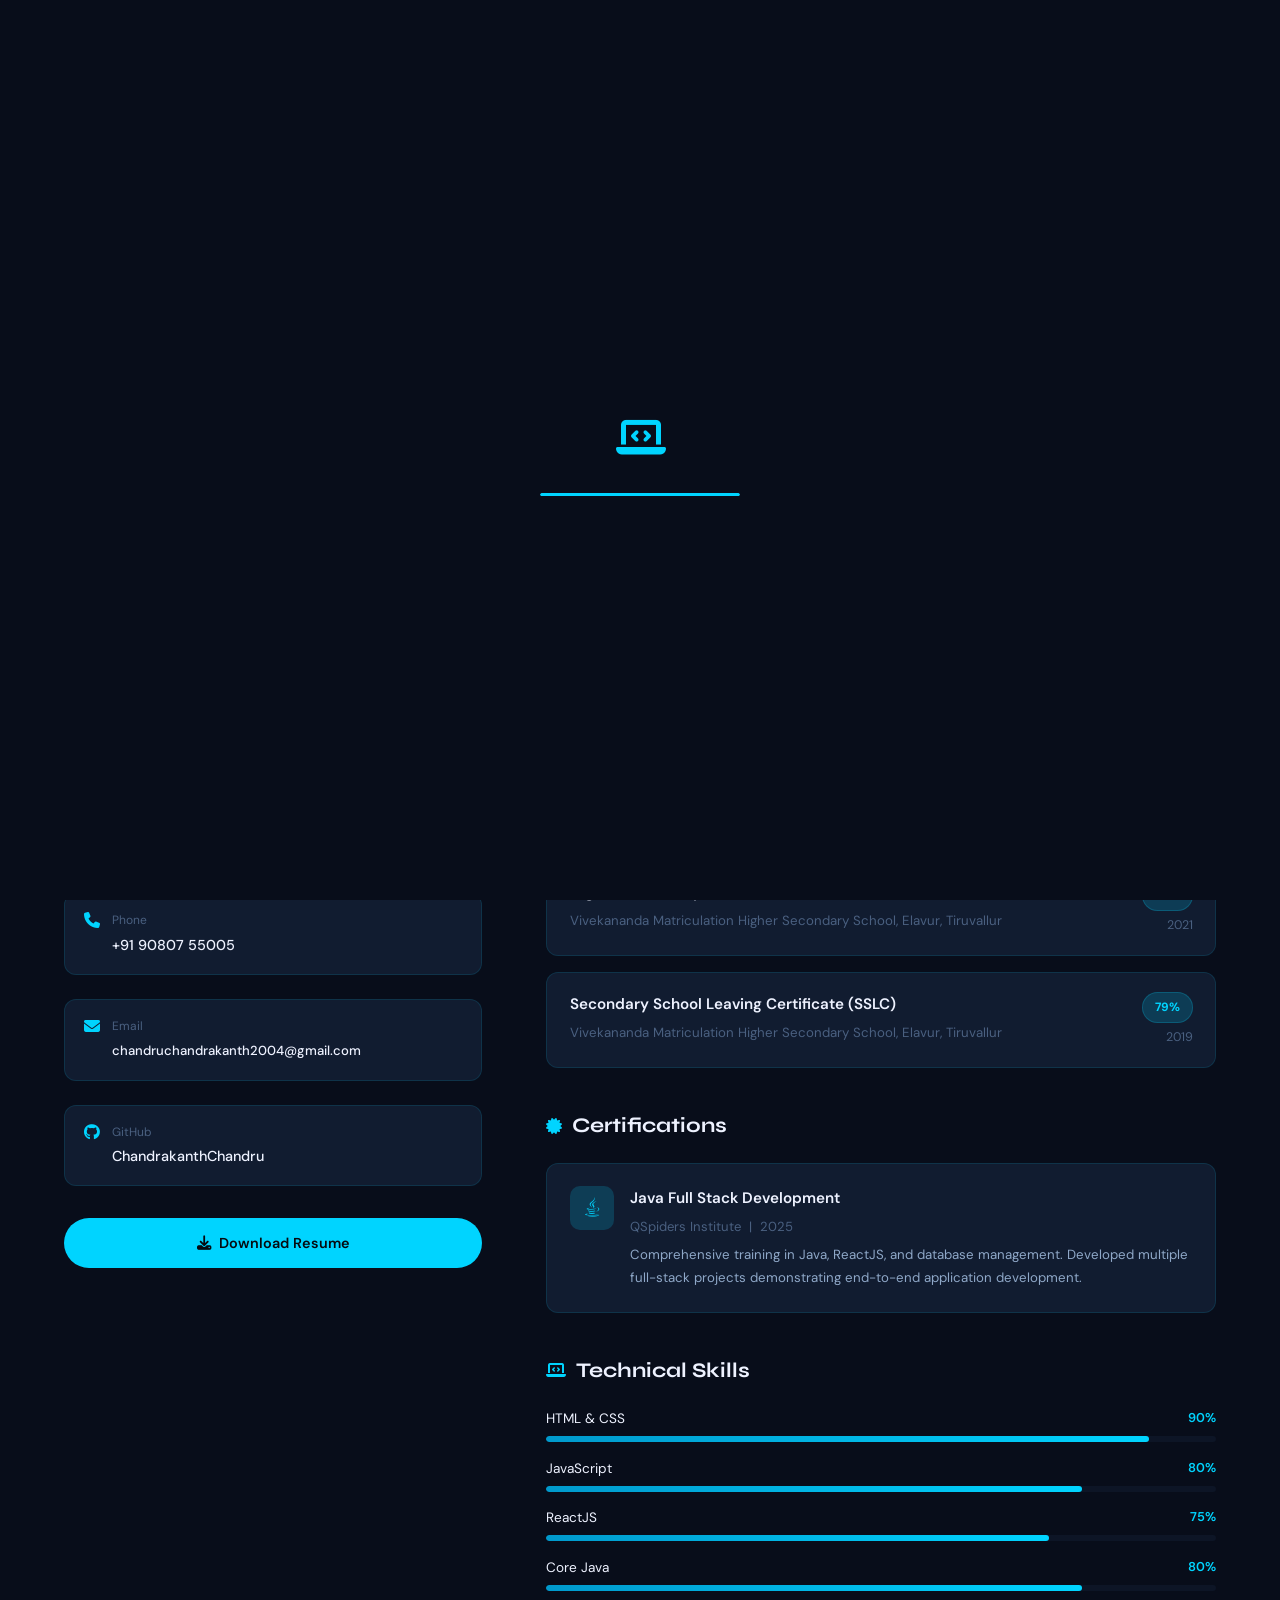
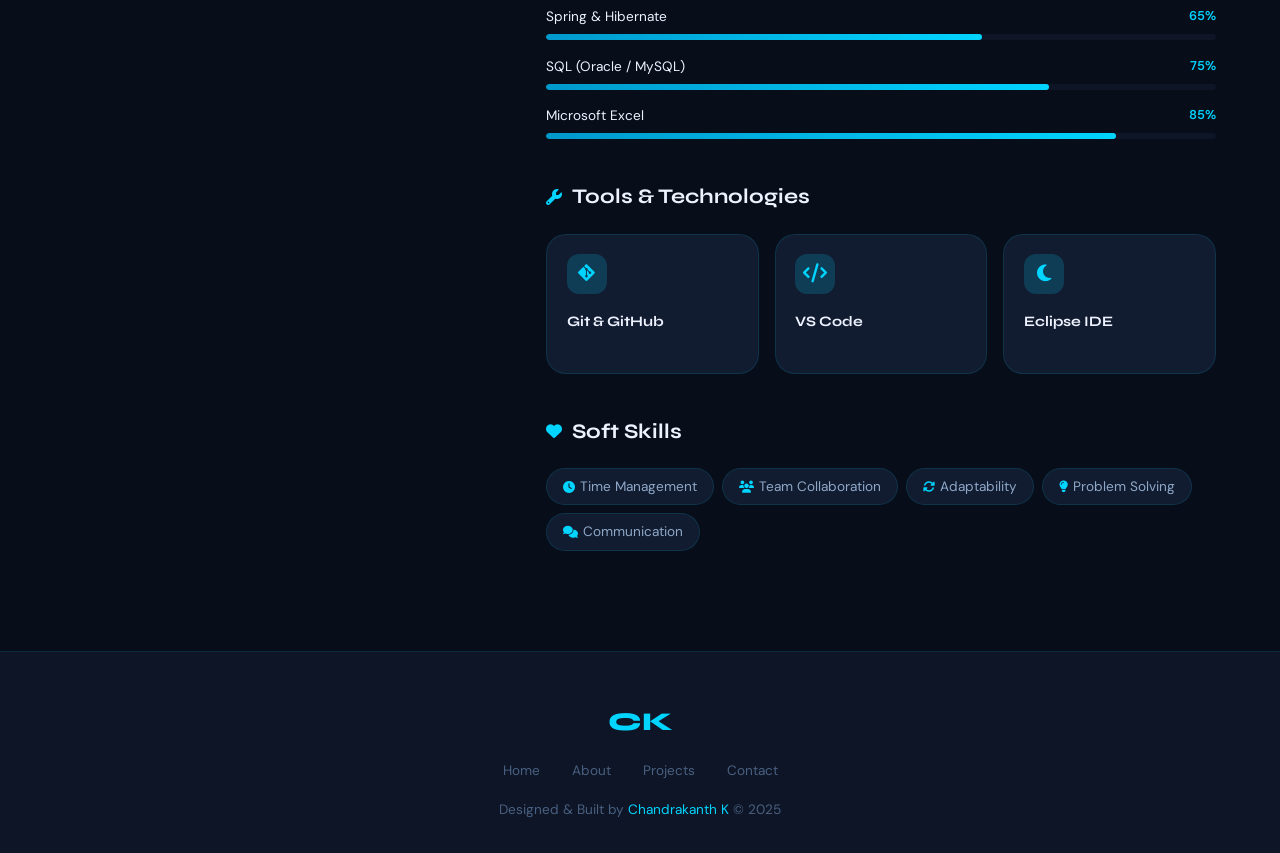
==== pages/about.html @ 9652f583 "Uploading Project" ====
<!DOCTYPE html>
<html lang="en">
<head>
  <meta charset="UTF-8" />
  <meta name="viewport" content="width=device-width, initial-scale=1.0, viewport-fit=cover" />
  <title>About — Chandrakanth K</title>
  <meta name="description" content="Learn more about Chandrakanth K — education, certifications, skills, and background." />

  <link rel="preconnect" href="https://fonts.googleapis.com" />
  <link rel="preconnect" href="https://fonts.gstatic.com" crossorigin />
  <link href="https://fonts.googleapis.com/css2?family=Syne:wght@400;500;600;700;800&family=DM+Sans:ital,wght@0,300;0,400;0,500;1,300&display=swap" rel="stylesheet" />
  <link rel="stylesheet" href="https://cdnjs.cloudflare.com/ajax/libs/font-awesome/6.5.1/css/all.min.css" />
  <link rel="stylesheet" href="../css/style.css" />
</head>
<body>

<!-- ── Loader ── -->
<div id="loader">
  <div class="loader-logo"><i class="fas fa-laptop-code"></i></div>
  <div class="loader-bar"></div>
</div>

<!-- ── Navbar ── -->
<nav id="navbar">
  <a href="../index.html" class="nav-logo"><i class="fas fa-laptop-code" style="margin-right:8px;"></i><span>CK</span></a>
  <ul class="nav-links">
    <li><a href="../index.html">Home</a></li>
    <li><a href="about.html" class="active">About</a></li>
    <li><a href="projects.html">Projects</a></li>
    <li><a href="contact.html">Contact</a></li>
  </ul>
  <div class="nav-actions">
    <button class="theme-toggle" id="themeToggle" aria-label="Toggle theme">
      <i class="fas fa-sun"></i>
    </button>
    <button class="hamburger" aria-label="Menu">
      <span></span><span></span><span></span>
    </button>
  </div>
</nav>

<!-- ── Page Hero ── -->
<div style="padding: calc(var(--nav-height) + 60px) 5% 60px; background: var(--bg-secondary); border-bottom: 1px solid var(--border);">
  <span class="section-tag" data-aos>About Me</span>
  <h1 class="section-title" data-aos data-aos-delay="80">The Person Behind the Code</h1>
  <p class="section-subtitle" data-aos data-aos-delay="160" style="margin-bottom:0">
    A passionate developer &amp; designer with a knack for clean UI and solid back-end logic.
  </p>
</div>

<!-- ── About Content ── -->
<section id="about" style="padding-top: 80px;">
  <div class="about-grid">

    <!-- Left column: avatar + meta -->
    <div class="about-avatar-wrap" data-aos="fade-right">
      <div class="avatar-placeholder">
        <i class="fas fa-user-circle"></i>
        <p>Chandrakanth K</p>
      </div>

      <div class="about-meta">
        <div class="about-meta-item">
          <i class="fas fa-map-marker-alt"></i>
          <div>
            <small>Location</small>
            <span>Chennai, Tamil Nadu</span>
          </div>
        </div>
        <div class="about-meta-item">
          <i class="fas fa-phone"></i>
          <div>
            <small>Phone</small>
            <span>+91 90807 55005</span>
          </div>
        </div>
        <div class="about-meta-item">
          <i class="fas fa-envelope"></i>
          <div>
            <small>Email</small>
            <span style="font-size:.82rem">chandruchandrakanth2004@gmail.com</span>
          </div>
        </div>
        <div class="about-meta-item">
          <i class="fab fa-github"></i>
          <div>
            <small>GitHub</small>
            <span>ChandrakanthChandru</span>
          </div>
        </div>

        <!-- Resume Download -->
        <a href="#" class="btn btn-primary" style="width:100%;justify-content:center;margin-top:.5rem" download>
          <i class="fas fa-download"></i> Download Resume
        </a>
      </div>
    </div>

    <!-- Right column: content -->
    <div class="about-content">

      <!-- Summary -->
      <div class="about-block" data-aos>
        <h3><i class="fas fa-user"></i> Professional Summary</h3>
        <p>
          I am a results-driven Full Stack Developer with specialized expertise in highly scalable Java architectures and responsive, performance-focused React front-ends. With a strong foundation extending into data analytics and SQL optimization, I bridge the gap between elegant UI/UX design and complex backend orchestration. I thrive in agile, fast-paced environments where clean code, seamless digital experiences, and tangible business impact are the primary goals.
        </p>
      </div>

      <!-- Education -->
      <div class="about-block" data-aos>
        <h3><i class="fas fa-graduation-cap"></i> Education</h3>
        <div class="edu-list">

          <div class="edu-item">
            <div>
              <h4>B.Sc. Computer Science</h4>
              <p>St. Thomas College of Arts and Science, Koyambedu, Chennai</p>
            </div>
            <div style="text-align:right;flex-shrink:0">
              <div class="edu-badge">71%</div>
              <p style="font-size:.78rem;color:var(--text-muted);margin-top:4px">2021 – 2024</p>
            </div>
          </div>

          <div class="edu-item">
            <div>
              <h4>Higher Secondary Certificate (HSC)</h4>
              <p>Vivekananda Matriculation Higher Secondary School, Elavur, Tiruvallur</p>
            </div>
            <div style="text-align:right;flex-shrink:0">
              <div class="edu-badge">87%</div>
              <p style="font-size:.78rem;color:var(--text-muted);margin-top:4px">2021</p>
            </div>
          </div>

          <div class="edu-item">
            <div>
              <h4>Secondary School Leaving Certificate (SSLC)</h4>
              <p>Vivekananda Matriculation Higher Secondary School, Elavur, Tiruvallur</p>
            </div>
            <div style="text-align:right;flex-shrink:0">
              <div class="edu-badge">79%</div>
              <p style="font-size:.78rem;color:var(--text-muted);margin-top:4px">2019</p>
            </div>
          </div>

        </div>
      </div>

      <!-- Certifications -->
      <div class="about-block" data-aos>
        <h3><i class="fas fa-certificate"></i> Certifications</h3>
        <div class="cert-card">
          <div class="cert-icon"><i class="fab fa-java"></i></div>
          <div>
            <h4>Java Full Stack Development</h4>
            <p>QSpiders Institute &nbsp;|&nbsp; 2025</p>
            <p style="margin-top:6px;font-size:.83rem;color:var(--text-secondary)">
              Comprehensive training in Java, ReactJS, and database management. 
              Developed multiple full-stack projects demonstrating end-to-end application development.
            </p>
          </div>
        </div>
      </div>

      <!-- Technical Skills -->
      <div class="about-block" data-aos>
        <h3><i class="fas fa-laptop-code"></i> Technical Skills</h3>
        <div class="skills-list">
          <div class="skill-row">
            <div class="skill-row-top"><span>HTML &amp; CSS</span><span class="pct">90%</span></div>
            <div class="skill-bar-track"><div class="skill-bar-fill" data-width="90%"></div></div>
          </div>
          <div class="skill-row">
            <div class="skill-row-top"><span>JavaScript</span><span class="pct">80%</span></div>
            <div class="skill-bar-track"><div class="skill-bar-fill" data-width="80%"></div></div>
          </div>
          <div class="skill-row">
            <div class="skill-row-top"><span>ReactJS</span><span class="pct">75%</span></div>
            <div class="skill-bar-track"><div class="skill-bar-fill" data-width="75%"></div></div>
          </div>
          <div class="skill-row">
            <div class="skill-row-top"><span>Core Java</span><span class="pct">80%</span></div>
            <div class="skill-bar-track"><div class="skill-bar-fill" data-width="80%"></div></div>
          </div>
          <div class="skill-row">
            <div class="skill-row-top"><span>Spring &amp; Hibernate</span><span class="pct">65%</span></div>
            <div class="skill-bar-track"><div class="skill-bar-fill" data-width="65%"></div></div>
          </div>
          <div class="skill-row">
            <div class="skill-row-top"><span>SQL (Oracle / MySQL)</span><span class="pct">75%</span></div>
            <div class="skill-bar-track"><div class="skill-bar-fill" data-width="75%"></div></div>
          </div>
          <div class="skill-row">
            <div class="skill-row-top"><span>Microsoft Excel</span><span class="pct">85%</span></div>
            <div class="skill-bar-track"><div class="skill-bar-fill" data-width="85%"></div></div>
          </div>
        </div>
      </div>

      <!-- Tools -->
      <div class="about-block" data-aos>
        <h3><i class="fas fa-wrench"></i> Tools &amp; Technologies</h3>
        <div class="skills-grid" style="grid-template-columns:repeat(auto-fill,minmax(200px,1fr));gap:1rem">
          <div class="skill-card" style="padding:1.2rem">
            <div class="skill-card-icon" style="font-size:1.2rem;width:40px;height:40px"><i class="fab fa-git-alt"></i></div>
            <h3 style="font-size:.9rem">Git &amp; GitHub</h3>
          </div>
          <div class="skill-card" style="padding:1.2rem">
            <div class="skill-card-icon" style="font-size:1.2rem;width:40px;height:40px"><i class="fas fa-code"></i></div>
            <h3 style="font-size:.9rem">VS Code</h3>
          </div>
          <div class="skill-card" style="padding:1.2rem">
            <div class="skill-card-icon" style="font-size:1.2rem;width:40px;height:40px"><i class="fas fa-moon"></i></div>
            <h3 style="font-size:.9rem">Eclipse IDE</h3>
          </div>
        </div>
      </div>

      <!-- Soft Skills -->
      <div class="about-block" data-aos>
        <h3><i class="fas fa-heart"></i> Soft Skills</h3>
        <div class="soft-skills">
          <span class="soft-pill"><i class="fas fa-clock" style="margin-right:5px;color:var(--accent);font-size:.75rem"></i>Time Management</span>
          <span class="soft-pill"><i class="fas fa-users" style="margin-right:5px;color:var(--accent);font-size:.75rem"></i>Team Collaboration</span>
          <span class="soft-pill"><i class="fas fa-sync-alt" style="margin-right:5px;color:var(--accent);font-size:.75rem"></i>Adaptability</span>
          <span class="soft-pill"><i class="fas fa-lightbulb" style="margin-right:5px;color:var(--accent);font-size:.75rem"></i>Problem Solving</span>
          <span class="soft-pill"><i class="fas fa-comments" style="margin-right:5px;color:var(--accent);font-size:.75rem"></i>Communication</span>
        </div>
      </div>

    </div><!-- /about-content -->
  </div><!-- /about-grid -->
</section>

<!-- ── Footer ── -->
<footer>
  <div class="footer-logo">CK</div>
  <nav class="footer-links">
    <a href="../index.html">Home</a>
    <a href="about.html">About</a>
    <a href="projects.html">Projects</a>
    <a href="contact.html">Contact</a>
  </nav>
  <p>Designed &amp; Built by <span class="text-accent">Chandrakanth K</span> &copy; 2025</p>
</footer>

<script src="../js/main.js"></script>
</body>
</html>
---- css/style.css ----
/* ============================================================
   CHANDRAKANTH K — Portfolio CSS
   Theme: Dark Luxury / Deep Navy + Electric Cyan
   ============================================================ */

@import url('https://fonts.googleapis.com/css2?family=Syne:wght@400;500;600;700;800&family=DM+Sans:ital,wght@0,300;0,400;0,500;1,300&display=swap');

/* ── CSS Variables ─────────────────────────────── */
:root {
  --bg-primary:    #080d1a;
  --bg-secondary:  #0d1526;
  --bg-card:       #111c30;
  --bg-card-hover: #152238;
  --accent:        #00d4ff;
  --accent-glow:   rgba(0, 212, 255, 0.18);
  --accent2:       #0099cc;
  --text-primary:  #eef2ff;
  --text-secondary:#8fa8c8;
  --text-muted:    #4a6080;
  --border:        rgba(0, 212, 255, 0.12);
  --border-hover:  rgba(0, 212, 255, 0.4);
  --radius:        12px;
  --radius-lg:     20px;
  --shadow:        0 8px 32px rgba(0,0,0,0.4);
  --shadow-accent: 0 0 40px rgba(0, 212, 255, 0.15);
  --font-display:  'Syne', sans-serif;
  --font-body:     'DM Sans', sans-serif;
  --nav-height:    70px;
  --transition:    all 0.3s cubic-bezier(0.4,0,0.2,1);
}

/* Light mode */
body.light {
  --bg-primary:    #f0f4ff;
  --bg-secondary:  #e4ecf7;
  --bg-card:       #ffffff;
  --bg-card-hover: #f5f8ff;
  --text-primary:  #0d1526;
  --text-secondary:#3a5070;
  --text-muted:    #7a90aa;
  --border:        rgba(0, 120, 200, 0.14);
  --border-hover:  rgba(0, 153, 204, 0.5);
  --shadow:        0 8px 32px rgba(0,50,120,0.1);
  --shadow-accent: 0 0 40px rgba(0, 153, 204, 0.12);
}

/* ── Reset & Base ───────────────────────────────── */
*, *::before, *::after { box-sizing: border-box; margin: 0; padding: 0; }

html { 
  scroll-behavior: smooth; 
  font-size: 16px; 
  scroll-padding-top: calc(var(--nav-height) + 30px);
}

body {
  font-family: var(--font-body);
  background: var(--bg-primary);
  color: var(--text-primary);
  line-height: 1.7;
  overflow-x: hidden;
  transition: background 0.4s, color 0.4s;
}

a { color: inherit; text-decoration: none; }
img { display: block; max-width: 100%; }
ul { list-style: none; }
button { cursor: pointer; border: none; background: none; font-family: inherit; }

/* ── Loader ─────────────────────────────────────── */
#loader {
  position: fixed; inset: 0; z-index: 9999;
  background: var(--bg-primary);
  display: flex; align-items: center; justify-content: center;
  flex-direction: column; gap: 20px;
  transition: opacity 0.5s, visibility 0.5s;
}
#loader.hide { opacity: 0; visibility: hidden; }

.loader-logo {
  font-family: var(--font-display);
  font-size: 2.5rem; font-weight: 800;
  color: var(--accent);
  letter-spacing: -1px;
}

.loader-bar {
  width: 200px; height: 3px;
  background: var(--bg-card);
  border-radius: 10px; overflow: hidden;
}
.loader-bar::after {
  content: '';
  display: block; height: 100%;
  width: 0; background: var(--accent);
  border-radius: 10px;
  animation: loadbar 1.8s ease-in-out forwards;
}
@keyframes loadbar { to { width: 100%; } }

/* ── Navbar ─────────────────────────────────────── */
#navbar {
  position: fixed; top: 0; left: 0; right: 0;
  height: calc(var(--nav-height) + env(safe-area-inset-top, 0px));
  display: flex; align-items: center; justify-content: space-between;
  padding: env(safe-area-inset-top, 0px) 5% 0;
  z-index: 1000;
  transition: var(--transition);
}
#navbar.scrolled, #navbar.menu-open {
  background: rgba(8, 13, 26, 0.95);
  backdrop-filter: blur(16px);
  border-bottom: 1px solid var(--border);
}
body.light #navbar.scrolled, body.light #navbar.menu-open {
  background: rgba(240, 244, 255, 0.95);
}

.nav-logo {
  font-family: var(--font-display);
  font-size: 1.5rem; font-weight: 800;
  color: var(--accent);
  letter-spacing: -0.5px;
}
.nav-logo span { color: var(--text-primary); }

.nav-links {
  display: flex; gap: 2rem; align-items: center;
}
.nav-links a {
  font-size: 0.9rem; font-weight: 500;
  color: var(--text-secondary);
  position: relative;
  transition: color 0.3s, background-color 0.3s;
  padding: 8px 16px;
  border-radius: 100px;
}
.nav-links a:hover, .nav-links a.active {
  color: var(--accent);
  background-color: var(--accent-glow);
}

.nav-actions { display: flex; align-items: center; gap: 1rem; }

.theme-toggle {
  width: 42px; height: 42px;
  border-radius: 50%;
  background: var(--bg-card);
  border: 1px solid var(--border);
  display: flex; align-items: center; justify-content: center;
  color: var(--accent);
  font-size: 1.1rem;
  transition: var(--transition);
}
.theme-toggle:hover { border-color: var(--accent); box-shadow: var(--shadow-accent); }

.hamburger {
  display: none;
  flex-direction: column; gap: 5px;
  padding: 8px;
}
.hamburger span {
  display: block; width: 24px; height: 2px;
  background: var(--text-primary);
  border-radius: 2px;
  transition: var(--transition);
}
.hamburger.open span:nth-child(1) { transform: translateY(7px) rotate(45deg); }
.hamburger.open span:nth-child(2) { opacity: 0; }
.hamburger.open span:nth-child(3) { transform: translateY(-7px) rotate(-45deg); }

/* Mobile nav */
@media (max-width: 768px) {
  #navbar {
    background: rgba(8, 13, 26, 0.95);
    backdrop-filter: blur(16px);
    border-bottom: 1px solid var(--border);
  }
  body.light #navbar {
    background: rgba(240, 244, 255, 0.95);
  }
  .nav-links {
    position: fixed;
    top: calc(var(--nav-height) + env(safe-area-inset-top, 0px)); left: 0; right: 0;
    background: var(--bg-secondary);
    flex-direction: column; gap: 0;
    padding: 1rem 0;
    border-bottom: 1px solid var(--border);
    transform: translateY(-120%);
    transition: transform 0.35s ease;
    z-index: 999;
  }
  .nav-links.open { transform: translateY(0); }
  .nav-links a { 
    padding: 1rem 2rem; width: 100%; font-size: 1rem; border-radius: 0;
    border-left: 3px solid transparent;
  }
  .nav-links a:hover, .nav-links a.active {
    background-color: rgba(0, 212, 255, 0.05);
    border-left: 3px solid var(--accent);
  }
  .hamburger { display: flex; }
}

/* ── Sections ───────────────────────────────────── */
section { padding: 100px 5%; }

.section-tag {
  display: inline-flex; align-items: center; gap: 8px;
  font-size: 0.78rem; font-weight: 600;
  letter-spacing: 2.5px; text-transform: uppercase;
  color: var(--accent);
  margin-bottom: 1rem;
}
.section-tag::before {
  content: ''; width: 28px; height: 2px;
  background: var(--accent);
}

.section-title {
  font-family: var(--font-display);
  font-size: clamp(2rem, 4vw, 3rem);
  font-weight: 800; line-height: 1.15;
  letter-spacing: -1px;
  margin-bottom: 1rem;
}

.section-subtitle {
  font-size: 1.05rem; color: var(--text-secondary);
  max-width: 560px; margin-bottom: 3rem;
}

/* ── Buttons ─────────────────────────────────────── */
.btn {
  display: inline-flex; align-items: center; gap: 8px;
  padding: 0.78rem 1.8rem;
  border-radius: 100px;
  font-size: 0.9rem; font-weight: 600;
  transition: var(--transition);
  white-space: nowrap;
}
.btn-primary {
  background: var(--accent);
  color: #060a10;
  box-shadow: 0 0 0 0 var(--accent-glow);
}
.btn-primary:hover {
  transform: translateY(-2px);
  box-shadow: 0 8px 30px var(--accent-glow), 0 0 0 4px var(--accent-glow);
}
.btn-outline {
  border: 1.5px solid var(--border-hover);
  color: var(--text-primary);
}
.btn-outline:hover {
  border-color: var(--accent);
  color: var(--accent);
  background: var(--accent-glow);
  transform: translateY(-2px);
}

/* ── Hero ────────────────────────────────────────── */
#hero {
  min-height: 100vh;
  display: flex; align-items: center;
  padding-top: calc(var(--nav-height) + 40px);
  position: relative; overflow: hidden;
}

.hero-bg {
  position: absolute; inset: 0; z-index: 0;
  background:
    radial-gradient(ellipse 60% 50% at 70% 50%, rgba(0,212,255,0.07) 0%, transparent 70%),
    radial-gradient(ellipse 40% 60% at 20% 80%, rgba(0,80,160,0.12) 0%, transparent 60%);
}

.hero-grid {
  position: absolute; inset: 0; z-index: 0;
  background-image:
    linear-gradient(rgba(0,212,255,0.03) 1px, transparent 1px),
    linear-gradient(90deg, rgba(0,212,255,0.03) 1px, transparent 1px);
  background-size: 60px 60px;
  mask-image: radial-gradient(ellipse at center, black 30%, transparent 80%);
}

.hero-inner {
  position: relative; z-index: 1;
  max-width: 700px;
}

.hero-badge {
  display: inline-flex; align-items: center; gap: 8px;
  padding: 6px 16px;
  border-radius: 100px;
  background: var(--accent-glow);
  border: 1px solid var(--border-hover);
  font-size: 0.8rem; font-weight: 500;
  color: var(--accent);
  margin-bottom: 1.5rem;
  animation: fadeInDown 0.6s ease both;
}
.hero-badge .dot {
  width: 7px; height: 7px;
  border-radius: 50%; background: var(--accent);
  animation: pulse 1.5s infinite;
}
@keyframes pulse {
  0%, 100% { transform: scale(1); opacity: 1; }
  50% { transform: scale(1.5); opacity: 0.6; }
}

.hero-name {
  font-family: var(--font-display);
  font-size: clamp(3rem, 7vw, 5.5rem);
  font-weight: 800; line-height: 1;
  letter-spacing: -2px;
  animation: fadeInUp 0.7s 0.1s ease both;
}
.hero-name .highlight {
  color: var(--accent);
  display: inline-block;
}

.hero-roles {
  display: flex; flex-wrap: wrap; gap: 10px;
  margin: 1.2rem 0;
  animation: fadeInUp 0.7s 0.2s ease both;
}
.hero-roles .role-pill {
  padding: 5px 14px;
  border: 1px solid var(--border);
  border-radius: 100px;
  font-size: 0.85rem; color: var(--text-secondary);
  background: var(--bg-card);
  transition: all 0.3s ease;
  display: inline-flex;
  align-items: center;
}
.hero-roles .role-pill:hover {
  background: var(--accent-glow);
  color: var(--accent);
  border-color: var(--accent);
  transform: translateY(-3px);
  box-shadow: 0 4px 12px rgba(0, 212, 255, 0.2);
}

.hero-desc {
  font-size: 1.1rem; color: var(--text-secondary);
  max-width: 520px; margin-bottom: 2rem;
  animation: fadeInUp 0.7s 0.3s ease both;
}

.hero-cta {
  display: flex; gap: 1rem; flex-wrap: wrap;
  animation: fadeInUp 0.7s 0.4s ease both;
}

.hero-scroll {
  position: absolute; bottom: 2rem; left: 50%;
  transform: translateX(-50%);
  display: flex; flex-direction: column; align-items: center; gap: 6px;
  color: var(--text-muted); font-size: 0.75rem; letter-spacing: 1px;
  animation: fadeIn 1s 1s ease both;
  z-index: 1;
}
.hero-scroll .scroll-line {
  width: 1px; height: 40px;
  background: linear-gradient(to bottom, var(--accent), transparent);
  animation: scrollLine 1.5s ease-in-out infinite;
}
@keyframes scrollLine {
  0%, 100% { transform: scaleY(1); opacity: 1; }
  50% { transform: scaleY(0.5); opacity: 0.4; }
}

/* ── Skills Section ──────────────────────────────── */
#skills { background: var(--bg-secondary); }

.skills-grid {
  display: grid;
  grid-template-columns: repeat(auto-fill, minmax(260px, 1fr));
  gap: 1.5rem;
}

.skill-card {
  background: var(--bg-card);
  border: 1px solid var(--border);
  border-radius: var(--radius-lg);
  padding: 1.8rem;
  transition: var(--transition);
  position: relative; overflow: hidden;
}
.skill-card::before {
  content: '';
  position: absolute; top: 0; left: 0; right: 0;
  height: 3px;
  background: linear-gradient(90deg, var(--accent), transparent);
  transform: scaleX(0); transform-origin: left;
  transition: transform 0.3s ease;
}
.skill-card:hover { border-color: var(--border-hover); transform: translateY(-4px); box-shadow: var(--shadow-accent); }
.skill-card:hover::before { transform: scaleX(1); }

.skill-card-icon {
  font-size: 1.8rem; margin-bottom: 1rem;
  width: 52px; height: 52px;
  background: var(--accent-glow);
  border-radius: var(--radius);
  display: flex; align-items: center; justify-content: center;
  color: var(--accent);
}

.skill-card h3 {
  font-family: var(--font-display);
  font-size: 1rem; font-weight: 700;
  margin-bottom: 0.8rem;
}

.skill-tags {
  display: flex; flex-wrap: wrap; gap: 6px;
}
.skill-tag {
  padding: 4px 12px;
  border-radius: 100px;
  font-size: 0.78rem; font-weight: 500;
  background: rgba(0, 212, 255, 0.08);
  border: 1px solid rgba(0, 212, 255, 0.15);
  color: var(--text-secondary);
  transition: all 0.3s ease;
  display: inline-flex;
}
.skill-tag:hover {
  background: var(--accent);
  color: #000;
  transform: translateY(-2px);
  box-shadow: 0 4px 10px rgba(0, 212, 255, 0.3);
}

/* ── Projects Section ────────────────────────────── */
.projects-grid {
  display: grid;
  grid-template-columns: repeat(auto-fill, minmax(320px, 1fr));
  gap: 1.8rem;
}

.project-card {
  background: var(--bg-card);
  border: 1px solid var(--border);
  border-radius: var(--radius-lg);
  overflow: hidden;
  transition: var(--transition);
  display: flex; flex-direction: column;
}
.project-card:hover { border-color: var(--border-hover); transform: translateY(-6px); box-shadow: var(--shadow-accent); }

.project-card-top {
  padding: 1.8rem 1.8rem 1.2rem;
  flex: 1;
}

.project-num {
  font-family: var(--font-display);
  font-size: 0.75rem; font-weight: 700;
  color: var(--accent); letter-spacing: 2px;
  margin-bottom: 0.8rem;
}

.project-card h3 {
  font-family: var(--font-display);
  font-size: 1.2rem; font-weight: 700;
  margin-bottom: 0.8rem;
}

.project-card p {
  font-size: 0.9rem; color: var(--text-secondary);
  line-height: 1.6; margin-bottom: 1rem;
}

.project-tech {
  display: flex; flex-wrap: wrap; gap: 6px;
  margin-top: auto;
}
.project-tech span {
  padding: 3px 10px;
  border-radius: 100px;
  font-size: 0.75rem; font-weight: 600;
  background: var(--accent-glow);
  color: var(--accent);
  border: 1px solid rgba(0,212,255,0.2);
}

.project-card-bottom {
  padding: 1rem 1.8rem;
  border-top: 1px solid var(--border);
  display: flex; gap: 1rem;
}
.project-link {
  display: inline-flex; align-items: center; gap: 6px;
  font-size: 0.83rem; font-weight: 600;
  color: var(--text-secondary);
  transition: color 0.2s;
}
.project-link:hover { color: var(--accent); }

/* ── About Page ──────────────────────────────────── */
.about-grid {
  display: grid;
  grid-template-columns: 1fr 1.6fr;
  gap: 4rem; align-items: start;
}

.about-avatar-wrap {
  position: sticky; top: calc(var(--nav-height) + 2rem);
}

.avatar-placeholder {
  width: 100%;
  aspect-ratio: 1;
  max-width: 320px;
  border-radius: var(--radius-lg);
  background: linear-gradient(135deg, var(--bg-card) 0%, rgba(0,212,255,0.08) 100%);
  border: 2px solid var(--border);
  display: flex; flex-direction: column;
  align-items: center; justify-content: center; gap: 1rem;
  position: relative; overflow: hidden;
}
.avatar-placeholder::before {
  content: '';
  position: absolute; inset: 0;
  background: radial-gradient(circle at 50% 30%, rgba(0,212,255,0.1) 0%, transparent 60%);
}
.avatar-placeholder i {
  font-size: 5rem; color: var(--accent); opacity: 0.6;
}
.avatar-placeholder p {
  font-size: 0.8rem; color: var(--text-muted);
}

.about-meta {
  display: flex; flex-direction: column; gap: 1.5rem;
  margin-top: 1.5rem;
}
.about-meta-item {
  display: flex; align-items: flex-start; gap: 12px;
  background: var(--bg-card);
  padding: 1rem 1.2rem;
  border-radius: var(--radius);
  border: 1px solid var(--border);
}
.about-meta-item i { color: var(--accent); margin-top: 2px; font-size: 1rem; }
.about-meta-item div small { font-size: 0.75rem; color: var(--text-muted); display: block; }
.about-meta-item div span { font-size: 0.9rem; font-weight: 500; }

.about-content { display: flex; flex-direction: column; gap: 2.5rem; }

.about-block h3 {
  font-family: var(--font-display);
  font-size: 1.3rem; font-weight: 700;
  margin-bottom: 1.2rem;
  display: flex; align-items: center; gap: 10px;
}
.about-block h3 i { color: var(--accent); font-size: 1rem; }

.about-block p { color: var(--text-secondary); font-size: 0.95rem; }

/* Education */
.edu-list { display: flex; flex-direction: column; gap: 1rem; }
.edu-item {
  background: var(--bg-card);
  border: 1px solid var(--border);
  border-radius: var(--radius);
  padding: 1.2rem 1.4rem;
  display: flex; justify-content: space-between; align-items: start; gap: 1rem;
  transition: var(--transition);
}
.edu-item:hover { border-color: var(--border-hover); }
.edu-item h4 { font-size: 0.95rem; font-weight: 600; margin-bottom: 4px; }
.edu-item p { font-size: 0.83rem; color: var(--text-muted); }
.edu-badge {
  padding: 4px 12px; border-radius: 100px;
  font-size: 0.75rem; font-weight: 700;
  background: var(--accent-glow); color: var(--accent);
  border: 1px solid rgba(0,212,255,0.2);
  white-space: nowrap;
}

/* Certifications */
.cert-card {
  background: var(--bg-card);
  border: 1px solid var(--border);
  border-radius: var(--radius);
  padding: 1.4rem;
  display: flex; gap: 1rem; align-items: start;
  transition: var(--transition);
}
.cert-card:hover { border-color: var(--border-hover); }
.cert-icon {
  width: 44px; height: 44px; border-radius: 10px;
  background: var(--accent-glow);
  display: flex; align-items: center; justify-content: center;
  color: var(--accent); font-size: 1.2rem; flex-shrink: 0;
}
.cert-card h4 { font-size: 0.95rem; font-weight: 600; margin-bottom: 4px; }
.cert-card p { font-size: 0.82rem; color: var(--text-muted); }

/* Skills bars */
.skills-list { display: flex; flex-direction: column; gap: 0.9rem; }
.skill-row { display: flex; flex-direction: column; gap: 6px; }
.skill-row-top { display: flex; justify-content: space-between; }
.skill-row-top span { font-size: 0.85rem; }
.skill-row-top .pct { color: var(--accent); font-weight: 600; font-size: 0.8rem; }
.skill-bar-track {
  height: 6px; border-radius: 10px;
  background: var(--bg-secondary);
  overflow: hidden;
}
.skill-bar-fill {
  height: 100%; border-radius: 10px;
  background: linear-gradient(90deg, var(--accent2), var(--accent));
  width: 0;
  transition: width 1.2s cubic-bezier(0.4,0,0.2,1);
}

/* Soft skills */
.soft-skills { display: flex; flex-wrap: wrap; gap: 8px; }
.soft-pill {
  padding: 6px 16px; border-radius: 100px;
  background: var(--bg-card);
  border: 1px solid var(--border);
  font-size: 0.85rem; color: var(--text-secondary);
  transition: var(--transition);
}
.soft-pill:hover { border-color: var(--accent); color: var(--accent); }

/* ── Contact Page ────────────────────────────────── */
.contact-layout {
  display: grid; grid-template-columns: 1fr 1.2fr;
  gap: 4rem; align-items: start;
}

.contact-info { display: flex; flex-direction: column; gap: 1.8rem; }

.contact-item {
  display: flex; align-items: flex-start; gap: 1rem;
  padding: 1.4rem;
  background: var(--bg-card);
  border: 1px solid var(--border);
  border-radius: var(--radius);
  transition: var(--transition);
}
.contact-item:hover { border-color: var(--border-hover); transform: translateX(4px); }
.contact-item-icon {
  width: 46px; height: 46px; border-radius: var(--radius);
  background: var(--accent-glow);
  display: flex; align-items: center; justify-content: center;
  color: var(--accent); font-size: 1.1rem; flex-shrink: 0;
}
.contact-item h4 { font-size: 0.8rem; color: var(--text-muted); font-weight: 500; margin-bottom: 4px; }
.contact-item p, .contact-item a { font-size: 0.9rem; font-weight: 500; color: var(--text-primary); transition: color 0.2s; }
.contact-item a:hover { color: var(--accent); }

.social-grid {
  display: grid; grid-template-columns: repeat(3, 1fr); gap: 10px;
}
.social-btn {
  display: flex; flex-direction: column;
  align-items: center; justify-content: center; gap: 6px;
  padding: 1rem;
  background: var(--bg-card);
  border: 1px solid var(--border);
  border-radius: var(--radius);
  color: var(--text-secondary);
  font-size: 0.75rem; font-weight: 600;
  transition: var(--transition);
}
.social-btn i { font-size: 1.3rem; }
.social-btn:hover { transform: translateY(-3px); border-color: var(--accent); color: var(--accent); box-shadow: var(--shadow-accent); }

/* Contact Form */
.contact-form {
  background: var(--bg-card);
  border: 1px solid var(--border);
  border-radius: var(--radius-lg);
  padding: 2.5rem;
}
.contact-form h3 {
  font-family: var(--font-display);
  font-size: 1.4rem; font-weight: 700;
  margin-bottom: 1.8rem;
}

.form-group { margin-bottom: 1.2rem; }
.form-group label {
  display: block; font-size: 0.82rem; font-weight: 600;
  color: var(--text-muted); margin-bottom: 6px;
  text-transform: uppercase; letter-spacing: 0.8px;
}
.form-group input,
.form-group textarea {
  width: 100%; padding: 0.85rem 1rem;
  background: var(--bg-secondary);
  border: 1px solid var(--border);
  border-radius: var(--radius);
  color: var(--text-primary); font-family: var(--font-body);
  font-size: 0.9rem;
  transition: border-color 0.25s, box-shadow 0.25s;
  outline: none; resize: none;
}
.form-group input:focus,
.form-group textarea:focus {
  border-color: var(--accent);
  box-shadow: 0 0 0 3px var(--accent-glow);
}
.form-group input.error, .form-group textarea.error { border-color: #ff5252; }
.form-error { font-size: 0.78rem; color: #ff5252; margin-top: 4px; display: none; }
.form-error.show { display: block; }

.form-success {
  display: none; align-items: center; gap: 12px;
  padding: 1rem 1.2rem;
  background: rgba(0, 255, 120, 0.08);
  border: 1px solid rgba(0, 255, 120, 0.25);
  border-radius: var(--radius); color: #00e676;
  font-size: 0.9rem; font-weight: 500;
  margin-top: 1rem;
}
.form-success.show { display: flex; }

/* ── Footer ──────────────────────────────────────── */
footer {
  background: var(--bg-secondary);
  border-top: 1px solid var(--border);
  padding: 3rem 5% 2rem;
  text-align: center;
}
footer .footer-logo {
  font-family: var(--font-display);
  font-size: 1.6rem; font-weight: 800;
  color: var(--accent); margin-bottom: 0.5rem;
}
footer p { font-size: 0.85rem; color: var(--text-muted); }
footer .footer-links {
  display: flex; justify-content: center; gap: 2rem;
  margin: 1rem 0;
}
footer .footer-links a { font-size: 0.85rem; color: var(--text-muted); transition: color 0.2s; }
footer .footer-links a:hover { color: var(--accent); }

/* ── AOS Animations ──────────────────────────────── */
[data-aos] { opacity: 0; transform: translateY(28px); transition: opacity 0.6s ease, transform 0.6s ease; }
[data-aos].aos-animate { opacity: 1; transform: translateY(0); }
[data-aos="fade-left"] { transform: translateX(-28px); }
[data-aos="fade-left"].aos-animate { transform: translateX(0); }
[data-aos="fade-right"] { transform: translateX(28px); }
[data-aos="fade-right"].aos-animate { transform: translateX(0); }
[data-aos="zoom-in"] { transform: scale(0.92); }
[data-aos="zoom-in"].aos-animate { transform: scale(1); }

/* ── Utility ─────────────────────────────────────── */
.container { max-width: 1140px; margin: 0 auto; }
.text-accent { color: var(--accent); }
.pt-nav { padding-top: calc(var(--nav-height) + 60px); }
.divider { width: 60px; height: 3px; background: var(--accent); border-radius: 2px; margin: 1rem 0 2rem; }

/* ── Responsive ──────────────────────────────────── */
@media (max-width: 900px) {
  .about-grid { grid-template-columns: 1fr; }
  .about-avatar-wrap { position: static; max-width: 300px; margin: 0 auto; }
  .contact-layout { grid-template-columns: 1fr; }
}
@media (max-width: 600px) {
  section { padding: 80px 5%; }
  .social-grid { grid-template-columns: repeat(3, 1fr); }
  .hero-name { letter-spacing: -1px; }
}

/* Keyframe helpers */
@keyframes fadeInUp { from { opacity: 0; transform: translateY(20px); } to { opacity: 1; transform: translateY(0); } }
@keyframes fadeInDown { from { opacity: 0; transform: translateY(-14px); } to { opacity: 1; transform: translateY(0); } }
@keyframes fadeIn { from { opacity: 0; } to { opacity: 1; } }
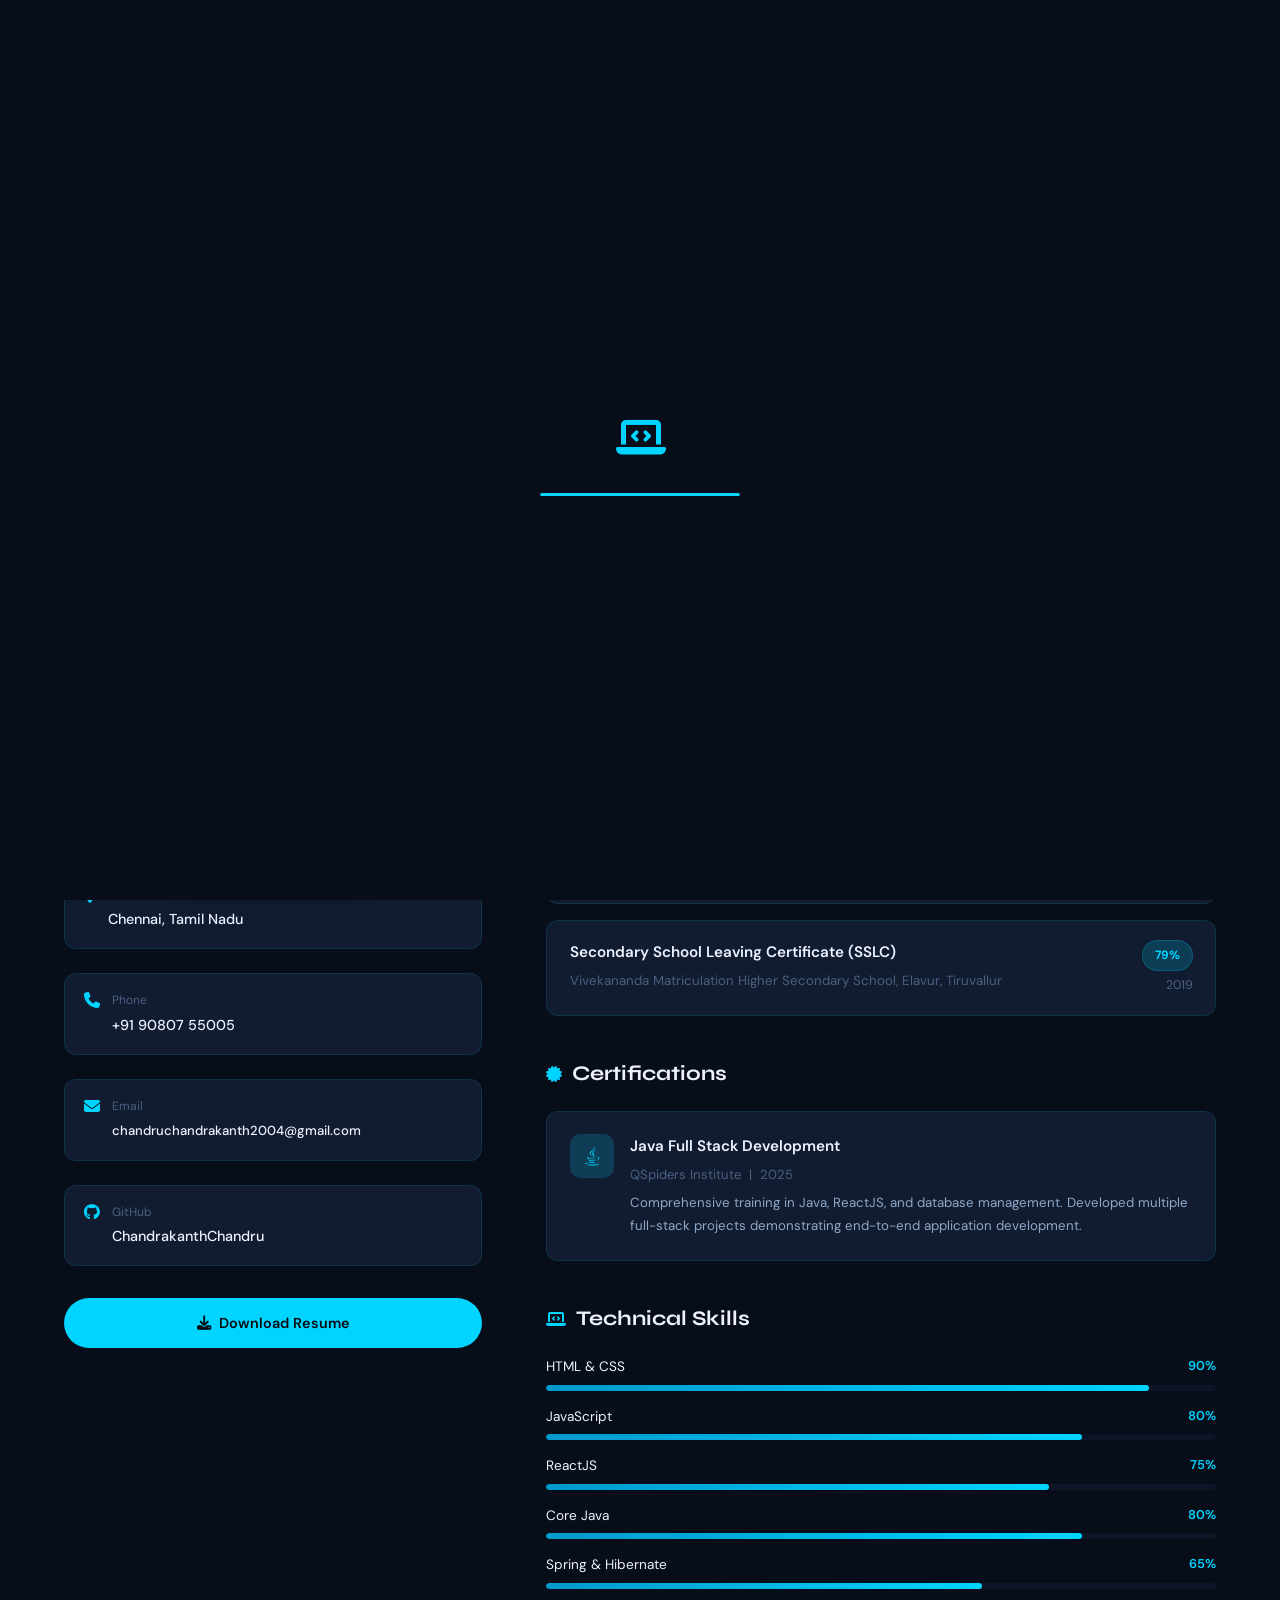
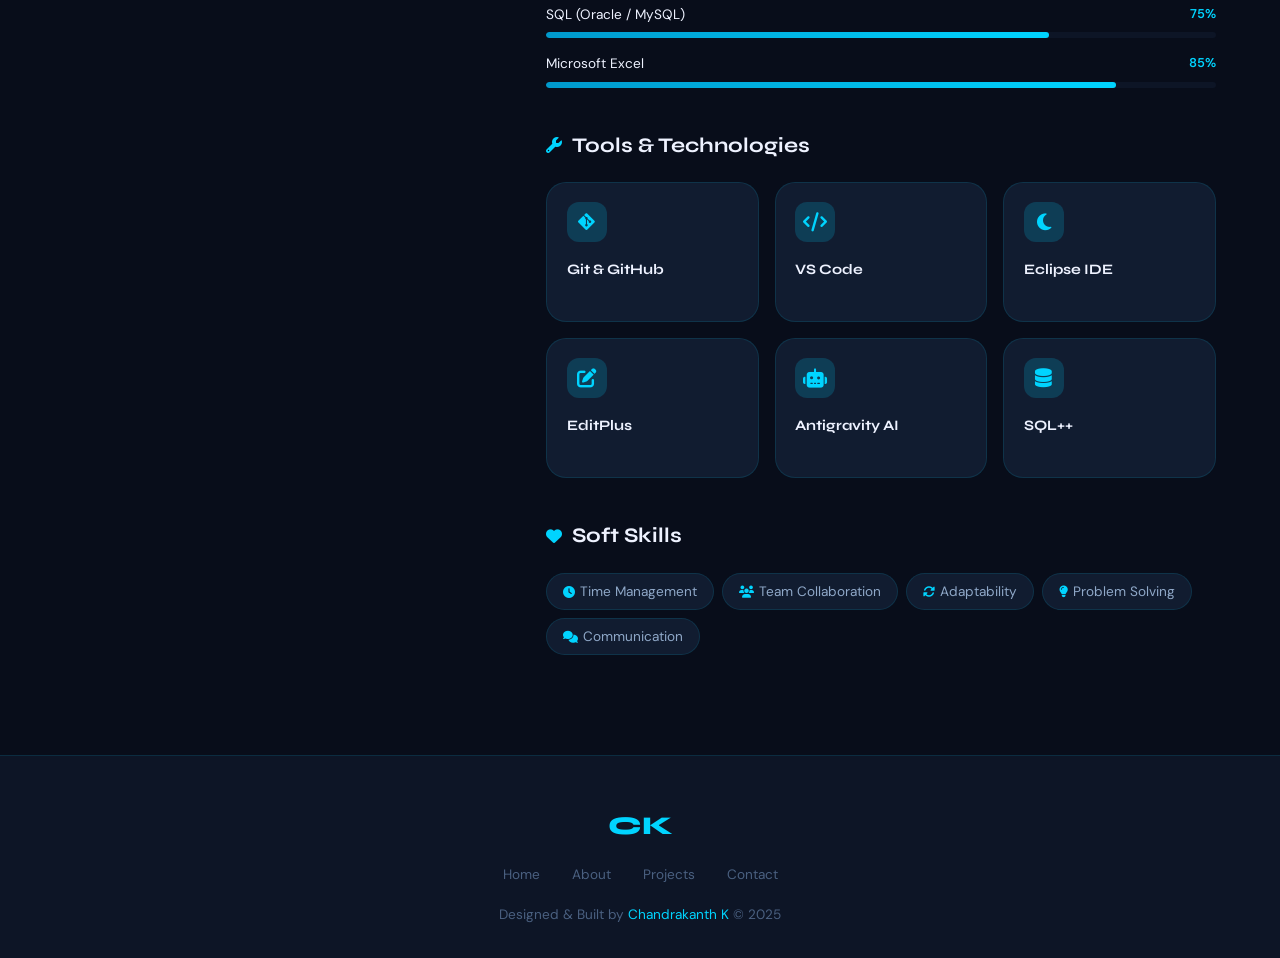
==== commit 7dbde30d: "feat: add About page, profile image, and stylesheet with updated hero description and skill tags" ====
--- a/pages/about.html
+++ b/pages/about.html
@@ -54,9 +54,13 @@
 
     <!-- Left column: avatar + meta -->
     <div class="about-avatar-wrap" data-aos="fade-right">
-      <div class="avatar-placeholder">
-        <i class="fas fa-user-circle"></i>
-        <p>Chandrakanth K</p>
+      <div class="avatar-photo-wrap">
+        <img
+          src="../images/Profile.jpeg"
+          alt="Chandrakanth K — Web Developer & Java Developer"
+          class="avatar-photo"
+        />
+        <div class="avatar-ring"></div>
       </div>
 
       <div class="about-meta">
@@ -103,7 +107,7 @@
       <div class="about-block" data-aos>
         <h3><i class="fas fa-user"></i> Professional Summary</h3>
         <p>
-          I am a results-driven Full Stack Developer with specialized expertise in highly scalable Java architectures and responsive, performance-focused React front-ends. With a strong foundation extending into data analytics and SQL optimization, I bridge the gap between elegant UI/UX design and complex backend orchestration. I thrive in agile, fast-paced environments where clean code, seamless digital experiences, and tangible business impact are the primary goals.
+          I'm a B.Sc. Computer Science graduate from Chennai who builds websites and Java applications. I enjoy creating simple, clean, and easy-to-use web pages. I have good knowledge of HTML, CSS, JavaScript, React, and Java. I also work with SQL databases and Microsoft Excel. I am a fresher who is eager to learn and grow in the software field.
         </p>
       </div>
 
@@ -202,7 +206,7 @@
       <!-- Tools -->
       <div class="about-block" data-aos>
         <h3><i class="fas fa-wrench"></i> Tools &amp; Technologies</h3>
-        <div class="skills-grid" style="grid-template-columns:repeat(auto-fill,minmax(200px,1fr));gap:1rem">
+        <div class="skills-grid" style="grid-template-columns:repeat(auto-fill,minmax(160px,1fr));gap:1rem">
           <div class="skill-card" style="padding:1.2rem">
             <div class="skill-card-icon" style="font-size:1.2rem;width:40px;height:40px"><i class="fab fa-git-alt"></i></div>
             <h3 style="font-size:.9rem">Git &amp; GitHub</h3>
@@ -214,6 +218,18 @@
           <div class="skill-card" style="padding:1.2rem">
             <div class="skill-card-icon" style="font-size:1.2rem;width:40px;height:40px"><i class="fas fa-moon"></i></div>
             <h3 style="font-size:.9rem">Eclipse IDE</h3>
+          </div>
+          <div class="skill-card" style="padding:1.2rem">
+            <div class="skill-card-icon" style="font-size:1.2rem;width:40px;height:40px"><i class="fas fa-edit"></i></div>
+            <h3 style="font-size:.9rem">EditPlus</h3>
+          </div>
+          <div class="skill-card" style="padding:1.2rem">
+            <div class="skill-card-icon" style="font-size:1.2rem;width:40px;height:40px"><i class="fas fa-robot"></i></div>
+            <h3 style="font-size:.9rem">Antigravity AI</h3>
+          </div>
+          <div class="skill-card" style="padding:1.2rem">
+            <div class="skill-card-icon" style="font-size:1.2rem;width:40px;height:40px"><i class="fas fa-database"></i></div>
+            <h3 style="font-size:.9rem">SQL++</h3>
           </div>
         </div>
       </div>
--- a/css/style.css
+++ b/css/style.css
@@ -131,13 +131,16 @@
   font-size: 0.9rem; font-weight: 500;
   color: var(--text-secondary);
   position: relative;
-  transition: color 0.3s, background-color 0.3s;
+  transition: color 0.3s, text-decoration-color 0.3s;
   padding: 8px 16px;
-  border-radius: 100px;
+  text-decoration: underline;
+  text-decoration-color: transparent;
+  text-underline-offset: 4px;
+  text-decoration-thickness: 1.5px;
 }
 .nav-links a:hover, .nav-links a.active {
   color: var(--accent);
-  background-color: var(--accent-glow);
+  text-decoration-color: var(--accent);
 }
 
 .nav-actions { display: flex; align-items: center; gap: 1rem; }
@@ -186,18 +189,23 @@
     flex-direction: column; gap: 0;
     padding: 1rem 0;
     border-bottom: 1px solid var(--border);
-    transform: translateY(-120%);
-    transition: transform 0.35s ease;
-    z-index: 999;
-  }
-  .nav-links.open { transform: translateY(0); }
+    transform: translateY(-150%);
+    opacity: 0;
+    visibility: hidden;
+    transition: transform 0.4s ease, opacity 0.4s ease, visibility 0.4s;
+    z-index: -1;
+  }
+  .nav-links.open { 
+    transform: translateY(0); 
+    opacity: 1;
+    visibility: visible;
+  }
   .nav-links a { 
     padding: 1rem 2rem; width: 100%; font-size: 1rem; border-radius: 0;
-    border-left: 3px solid transparent;
+    transition: color 0.3s, text-decoration-color 0.3s;
   }
   .nav-links a:hover, .nav-links a.active {
-    background-color: rgba(0, 212, 255, 0.05);
-    border-left: 3px solid var(--accent);
+    background-color: transparent;
   }
   .hamburger { display: flex; }
 }
@@ -286,6 +294,8 @@
 .hero-inner {
   position: relative; z-index: 1;
   max-width: 700px;
+  min-width: 0;
+  width: 100%;
 }
 
 .hero-badge {
@@ -311,10 +321,11 @@
 
 .hero-name {
   font-family: var(--font-display);
-  font-size: clamp(3rem, 7vw, 5.5rem);
-  font-weight: 800; line-height: 1;
+  font-size: clamp(2.4rem, 8vw, 5.5rem);
+  font-weight: 800; line-height: 1.1;
   letter-spacing: -2px;
   animation: fadeInUp 0.7s 0.1s ease both;
+  overflow-wrap: break-word;
 }
 .hero-name .highlight {
   color: var(--accent);
@@ -322,15 +333,15 @@
 }
 
 .hero-roles {
-  display: flex; flex-wrap: wrap; gap: 10px;
+  display: flex; flex-wrap: wrap; gap: 8px;
   margin: 1.2rem 0;
   animation: fadeInUp 0.7s 0.2s ease both;
 }
 .hero-roles .role-pill {
-  padding: 5px 14px;
+  padding: 6px 14px;
   border: 1px solid var(--border);
   border-radius: 100px;
-  font-size: 0.85rem; color: var(--text-secondary);
+  font-size: 0.8rem; color: var(--text-secondary);
   background: var(--bg-card);
   transition: all 0.3s ease;
   display: inline-flex;
@@ -513,28 +524,56 @@
   position: sticky; top: calc(var(--nav-height) + 2rem);
 }
 
+/* ── Profile Photo ── */
+.avatar-photo-wrap {
+  position: relative;
+  width: 100%;
+  max-width: 300px;
+  margin: 0 auto;
+}
+.avatar-photo {
+  width: 100%;
+  aspect-ratio: 3/4;
+  object-fit: cover;
+  object-position: top center;
+  border-radius: var(--radius-lg);
+  border: 2px solid var(--border-hover);
+  display: block;
+  box-shadow: 0 20px 60px rgba(0, 0, 0, 0.45), 0 0 0 1px rgba(0,212,255,0.1);
+  transition: transform 0.4s ease, box-shadow 0.4s ease;
+}
+.avatar-photo:hover {
+  transform: translateY(-4px);
+  box-shadow: 0 28px 70px rgba(0,0,0,0.5), 0 0 30px rgba(0,212,255,0.15);
+}
+.avatar-ring {
+  position: absolute;
+  inset: -6px;
+  border-radius: calc(var(--radius-lg) + 6px);
+  border: 2px solid transparent;
+  background: linear-gradient(135deg, var(--accent), transparent 50%, var(--accent2)) border-box;
+  -webkit-mask: linear-gradient(#fff 0 0) padding-box, linear-gradient(#fff 0 0);
+  mask: linear-gradient(#fff 0 0) padding-box, linear-gradient(#fff 0 0);
+  -webkit-mask-composite: destination-out;
+  mask-composite: exclude;
+  animation: ringPulse 3s ease-in-out infinite;
+  pointer-events: none;
+}
+@keyframes ringPulse {
+  0%, 100% { opacity: 0.5; }
+  50%       { opacity: 1; }
+}
+
+/* Keep old placeholder stub for fallback safety */
 .avatar-placeholder {
-  width: 100%;
-  aspect-ratio: 1;
-  max-width: 320px;
+  width: 100%; aspect-ratio: 1; max-width: 300px;
   border-radius: var(--radius-lg);
-  background: linear-gradient(135deg, var(--bg-card) 0%, rgba(0,212,255,0.08) 100%);
-  border: 2px solid var(--border);
+  background: var(--bg-card); border: 2px solid var(--border);
   display: flex; flex-direction: column;
   align-items: center; justify-content: center; gap: 1rem;
-  position: relative; overflow: hidden;
-}
-.avatar-placeholder::before {
-  content: '';
-  position: absolute; inset: 0;
-  background: radial-gradient(circle at 50% 30%, rgba(0,212,255,0.1) 0%, transparent 60%);
-}
-.avatar-placeholder i {
-  font-size: 5rem; color: var(--accent); opacity: 0.6;
-}
-.avatar-placeholder p {
-  font-size: 0.8rem; color: var(--text-muted);
-}
+}
+.avatar-placeholder i { font-size: 5rem; color: var(--accent); opacity: 0.6; }
+.avatar-placeholder p  { font-size: 0.8rem; color: var(--text-muted); }
 
 .about-meta {
   display: flex; flex-direction: column; gap: 1.5rem;
@@ -635,7 +674,8 @@
 /* ── Contact Page ────────────────────────────────── */
 .contact-layout {
   display: grid; grid-template-columns: 1fr 1.2fr;
-  gap: 4rem; align-items: start;
+  gap: 2.5rem; align-items: start;
+  width: 100%;
 }
 
 .contact-info { display: flex; flex-direction: column; gap: 1.8rem; }
@@ -681,7 +721,9 @@
   background: var(--bg-card);
   border: 1px solid var(--border);
   border-radius: var(--radius-lg);
-  padding: 2.5rem;
+  padding: 2rem;
+  width: 100%;
+  box-sizing: border-box;
 }
 .contact-form h3 {
   font-family: var(--font-display);
@@ -766,12 +808,64 @@
 @media (max-width: 900px) {
   .about-grid { grid-template-columns: 1fr; }
   .about-avatar-wrap { position: static; max-width: 300px; margin: 0 auto; }
-  .contact-layout { grid-template-columns: 1fr; }
+  .contact-layout { grid-template-columns: 1fr; gap: 2rem; }
 }
 @media (max-width: 600px) {
-  section { padding: 80px 5%; }
+  section { padding: 80px 4% 60px; }
+  /* ── Contact page mobile ── */
+  .contact-layout {
+    grid-template-columns: 1fr;
+    gap: 1.5rem;
+    overflow: hidden;
+  }
+  .contact-info { gap: 1rem; }
+  .contact-item {
+    padding: 1rem;
+    flex-wrap: nowrap;
+  }
+  .contact-item p,
+  .contact-item a {
+    font-size: 0.82rem;
+    word-break: break-all;
+  }
+  .contact-form {
+    padding: 1.2rem;
+    border-radius: var(--radius);
+  }
+  .form-group input,
+  .form-group textarea {
+    font-size: 1rem; /* Prevents iOS auto-zoom */
+    padding: 0.75rem;
+  }
   .social-grid { grid-template-columns: repeat(3, 1fr); }
-  .hero-name { letter-spacing: -1px; }
+  .hero-name {
+    font-size: clamp(1.8rem, 9vw, 3rem);
+    letter-spacing: -1px;
+    line-height: 1.15;
+  }
+  .hero-name .highlight {
+    font-size: clamp(1.4rem, 7.5vw, 2.8rem);
+  }
+  .hero-desc {
+    font-size: 1rem;
+    text-align: left;
+  }
+  .hero-cta {
+    flex-direction: column;
+    width: 100%;
+    gap: 0.8rem;
+  }
+  .hero-cta .btn {
+    width: 100%;
+    justify-content: center;
+  }
+  .hero-roles {
+    gap: 6px;
+  }
+  .hero-badge {
+    font-size: 0.75rem;
+    padding: 4px 12px;
+  }
 }
 
 /* Keyframe helpers */
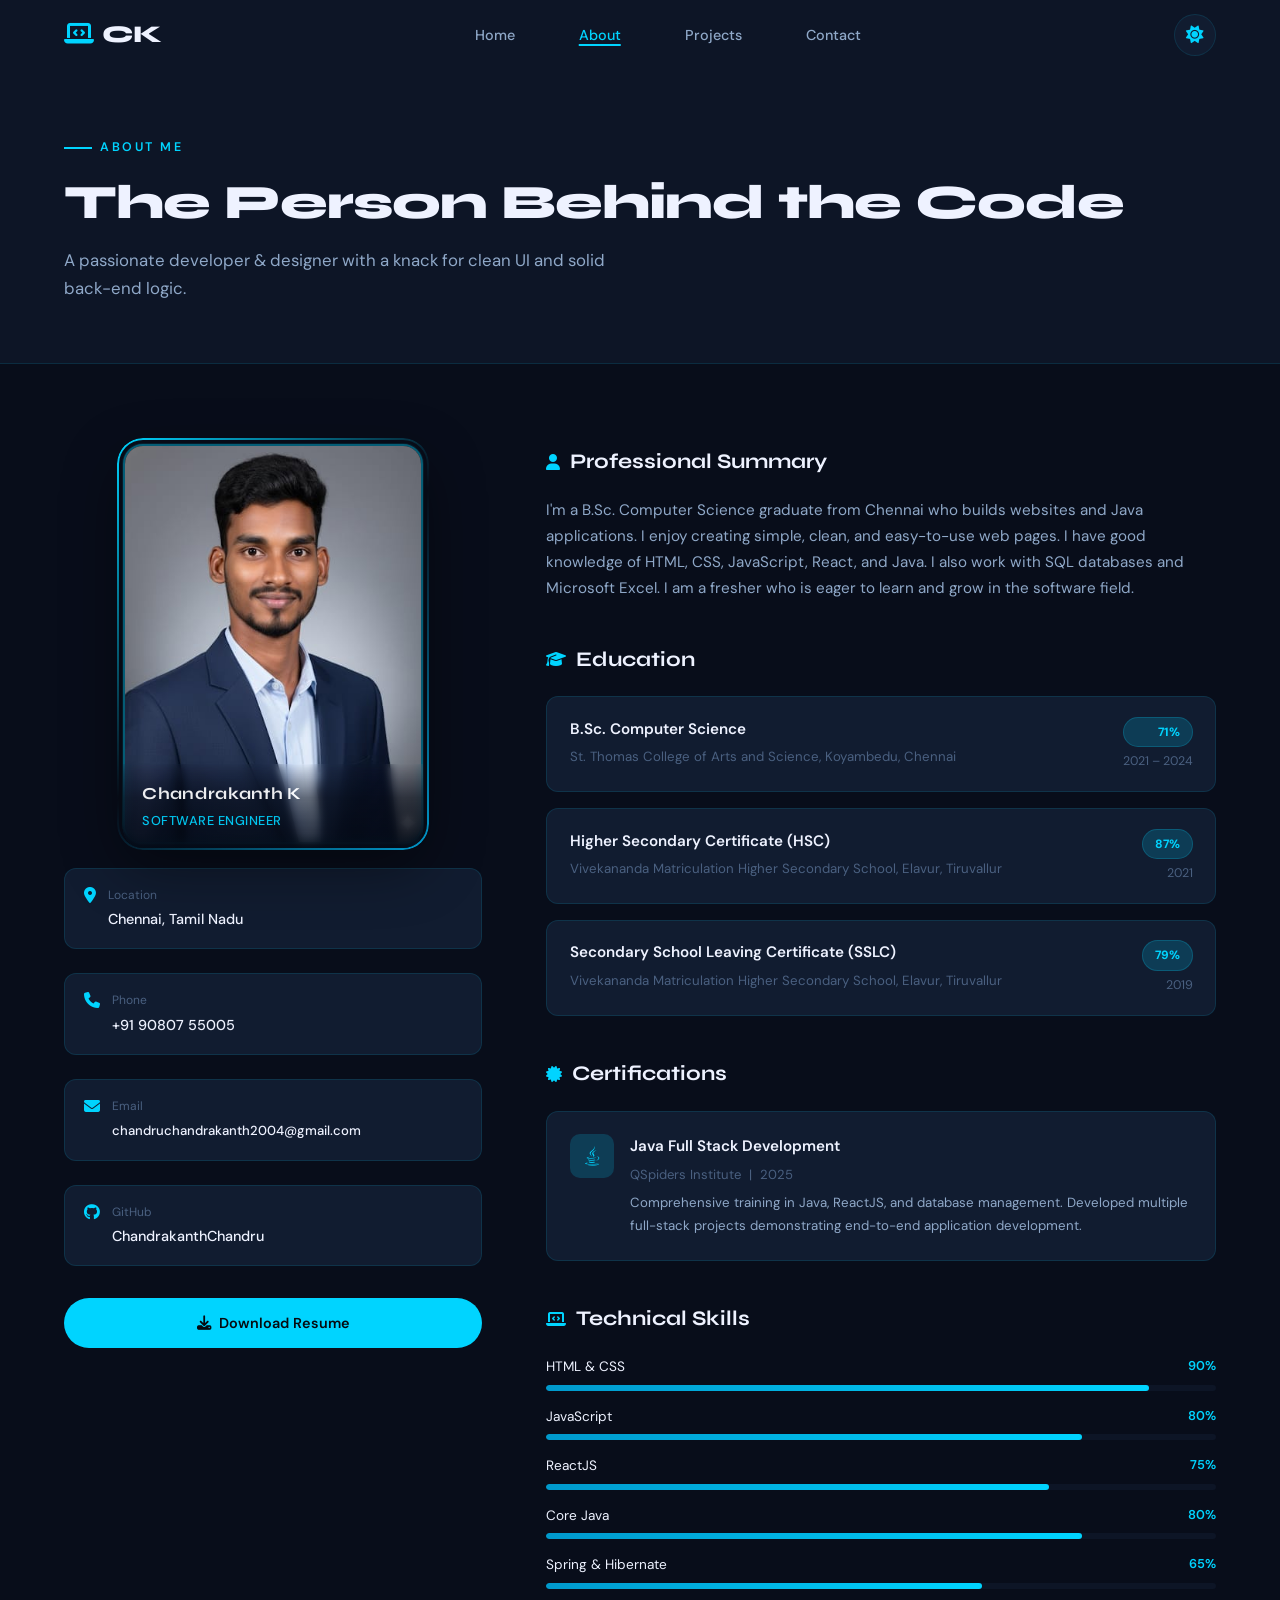
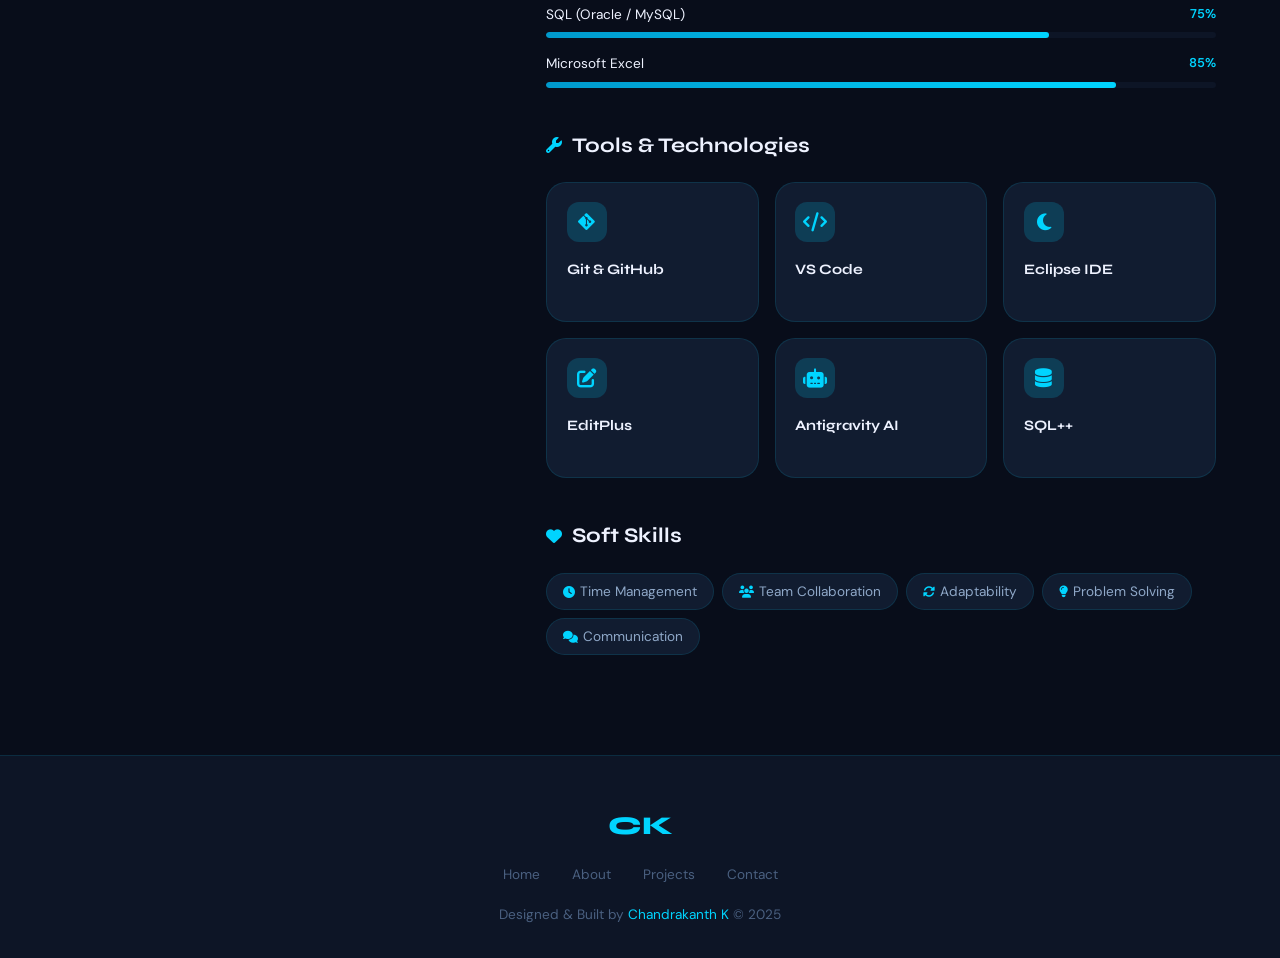
==== commit dc91495a: "feat: add projects page with filtering and implement core site structure and styling" ====
--- a/pages/about.html
+++ b/pages/about.html
@@ -11,6 +11,10 @@
   <link href="https://fonts.googleapis.com/css2?family=Syne:wght@400;500;600;700;800&family=DM+Sans:ital,wght@0,300;0,400;0,500;1,300&display=swap" rel="stylesheet" />
   <link rel="stylesheet" href="https://cdnjs.cloudflare.com/ajax/libs/font-awesome/6.5.1/css/all.min.css" />
   <link rel="stylesheet" href="../css/style.css" />
+  <!-- Prefetch sibling pages -->
+  <link rel="prefetch" href="../index.html" />
+  <link rel="prefetch" href="projects.html" />
+  <link rel="prefetch" href="contact.html" />
 </head>
 <body>
 
@@ -57,10 +61,15 @@
       <div class="avatar-photo-wrap">
         <img
           src="../images/Profile.jpeg"
-          alt="Chandrakanth K — Web Developer & Java Developer"
+          alt="Chandrakanth K — Web Developer &amp; Java Developer"
           class="avatar-photo"
         />
         <div class="avatar-ring"></div>
+        <!-- Name & Role Overlay -->
+        <div class="avatar-overlay">
+          <span class="avatar-name">Chandrakanth K</span>
+          <span class="avatar-role">Software Engineer</span>
+        </div>
       </div>
 
       <div class="about-meta">
@@ -94,7 +103,7 @@
         </div>
 
         <!-- Resume Download -->
-        <a href="#" class="btn btn-primary" style="width:100%;justify-content:center;margin-top:.5rem" download>
+        <a href="./Chandrakanth.k Pf.pdf" class="btn btn-primary" style="width:100%;justify-content:center;margin-top:.5rem" download>
           <i class="fas fa-download"></i> Download Resume
         </a>
       </div>
--- a/css/style.css
+++ b/css/style.css
@@ -73,9 +73,9 @@
   background: var(--bg-primary);
   display: flex; align-items: center; justify-content: center;
   flex-direction: column; gap: 20px;
-  transition: opacity 0.5s, visibility 0.5s;
-}
-#loader.hide { opacity: 0; visibility: hidden; }
+  transition: opacity 0.2s, visibility 0.2s;
+}
+#loader.hide { opacity: 0; visibility: hidden; pointer-events: none; }
 
 .loader-logo {
   font-family: var(--font-display);
@@ -94,7 +94,7 @@
   display: block; height: 100%;
   width: 0; background: var(--accent);
   border-radius: 10px;
-  animation: loadbar 1.8s ease-in-out forwards;
+  animation: loadbar 0.3s ease-in-out forwards;
 }
 @keyframes loadbar { to { width: 100%; } }
 
@@ -564,6 +564,51 @@
   50%       { opacity: 1; }
 }
 
+/* ── Profile Photo Overlay (Name + Role) ── */
+.avatar-overlay {
+  position: absolute;
+  bottom: 0;
+  left: 0;
+  right: 0;
+  padding: clamp(0.6rem, 2vw, 1rem) clamp(0.8rem, 2.5vw, 1.2rem);
+  background: linear-gradient(
+    to top,
+    rgba(5, 10, 22, 0.92) 0%,
+    rgba(5, 10, 22, 0.6) 60%,
+    transparent 100%
+  );
+  backdrop-filter: blur(4px);
+  -webkit-backdrop-filter: blur(4px);
+  border-radius: 0 0 var(--radius-lg) var(--radius-lg);
+  display: flex;
+  flex-direction: column;
+  gap: 2px;
+  transform: translateY(4px);
+  opacity: 0.92;
+  transition: opacity 0.4s ease, transform 0.4s ease;
+}
+.avatar-photo-wrap:hover .avatar-overlay {
+  opacity: 1;
+  transform: translateY(0);
+}
+.avatar-name {
+  font-family: var(--font-display);
+  font-size: clamp(0.85rem, 2.5vw, 1.05rem);
+  font-weight: 700;
+  color: #fff;
+  letter-spacing: 0.3px;
+  white-space: nowrap;
+  overflow: hidden;
+  text-overflow: ellipsis;
+}
+.avatar-role {
+  font-size: clamp(0.7rem, 2vw, 0.8rem);
+  font-weight: 500;
+  color: var(--accent);
+  letter-spacing: 0.5px;
+  text-transform: uppercase;
+}
+
 /* Keep old placeholder stub for fallback safety */
 .avatar-placeholder {
   width: 100%; aspect-ratio: 1; max-width: 300px;
